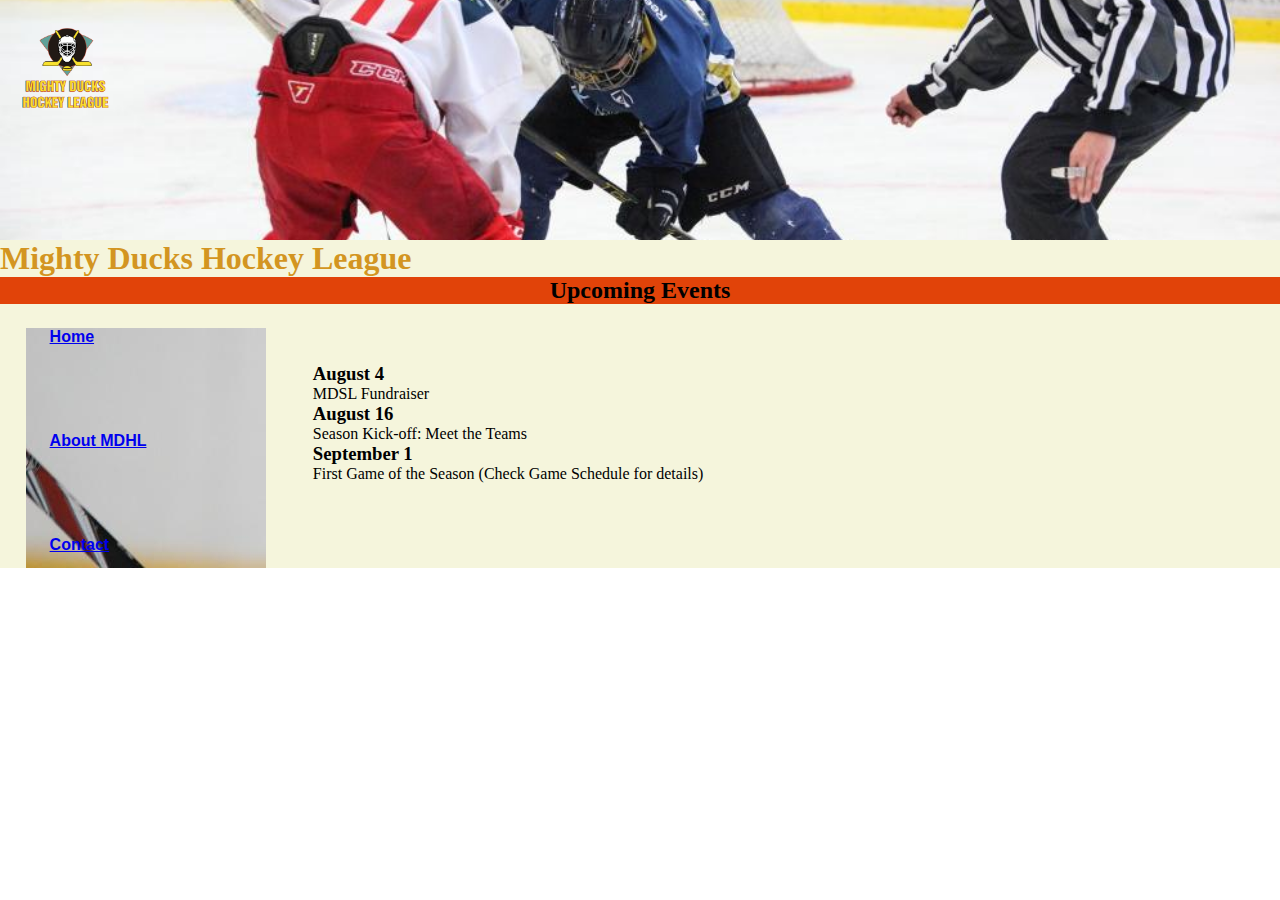
==== index.html @ 88bb0de9 "Modificacion de posiciones" ====
<!DOCTYPE html>
<html lang="en">
<head>
    <meta charset="UTF-8">
    <meta http-equiv="X-UA-Compatible" content="IE=edge">
    <meta name="viewport" content="width=device-width, initial-scale=1.0">
    <title>Mighty Ducks Hockey League </title>
    <link rel="icon" type="image/png" href="./assets/ImagenesT1/Logo_Mighty_ducks-01.png">
    <link rel="stylesheet" href="./assets/Css/style.css">
</head>

<body>
    <header>
        <img src="./assets/ImagenesT1/Logo_Mighty_ducks-01.png"  alt="Logo del MDHL" width="100">
    </header>

    <main>
        <h1>Mighty Ducks Hockey League </h1>
        <h2 class="Encabezado">Upcoming Events</h2>
    
        <nav id="nav1">
            <a href="#">Home</a>
            <a href="./About.html">About MDHL</a>
            <a href="./Contact.html">Contact</a> 
        </nav>
    
        <div>
            <h3> August 4</h3>
                <p class="txt">MDSL Fundraiser</p>
            <h3> August 16</h3>
                <p class="txt">Season Kick-off: Meet the Teams</p>
            <h3> September 1</h3>
                <p class="txt">First Game of the Season (Check Game Schedule for details)</p>
        </div>
    </main>

</body>
</html>
---- assets/Css/style.css ----
*{
    margin: 0;
    padding: 0;
    box-sizing: border-box;
    font-family: Verdana;
}

header{
    background-image: url(../ImagenesT2/design1_image1.jpg);
    background-repeat: no-repeat;
    background-size: 100%;
    background-position: center;
    padding: 1rem;
    height: 15rem;
}

h1{
    font-weight: bold;
    color: rgb(211, 149, 33);
}

.Encabezado {
    background-color: rgb(225, 67, 9);
    text-align: center;
}

#nav1{
    background-image: url(../ImagenesT1/hockey_1.jpg); 
    margin-left: 2%;
    margin-top: 1%;
    width: 15rem;
}
#nav2{
    background-image: url(../ImagenesT1/hockey_2.jpg);
    margin: 2%;
    margin-top: 1%;
    
}
#nav3{
    background-image: url(../ImagenesT1/hockey_3.jpg);
    margin: 2%;
    margin-top: 1%;
    width: 15rem;
}
nav a{
    font-weight: bold;
    font-family: Verdana, Geneva, Tahoma, sans-serif;
    height: 5rem;
    margin: 10%;
    display:block
}

nav{
    width: 15rem;
    height: 15rem;
    display:block;
}

div{
    margin: 1%;
    width: 80rem;
    display: block;
    position: absolute;
    top: 350px;
    left: 300px;
}

main {
    background-color: beige;
}
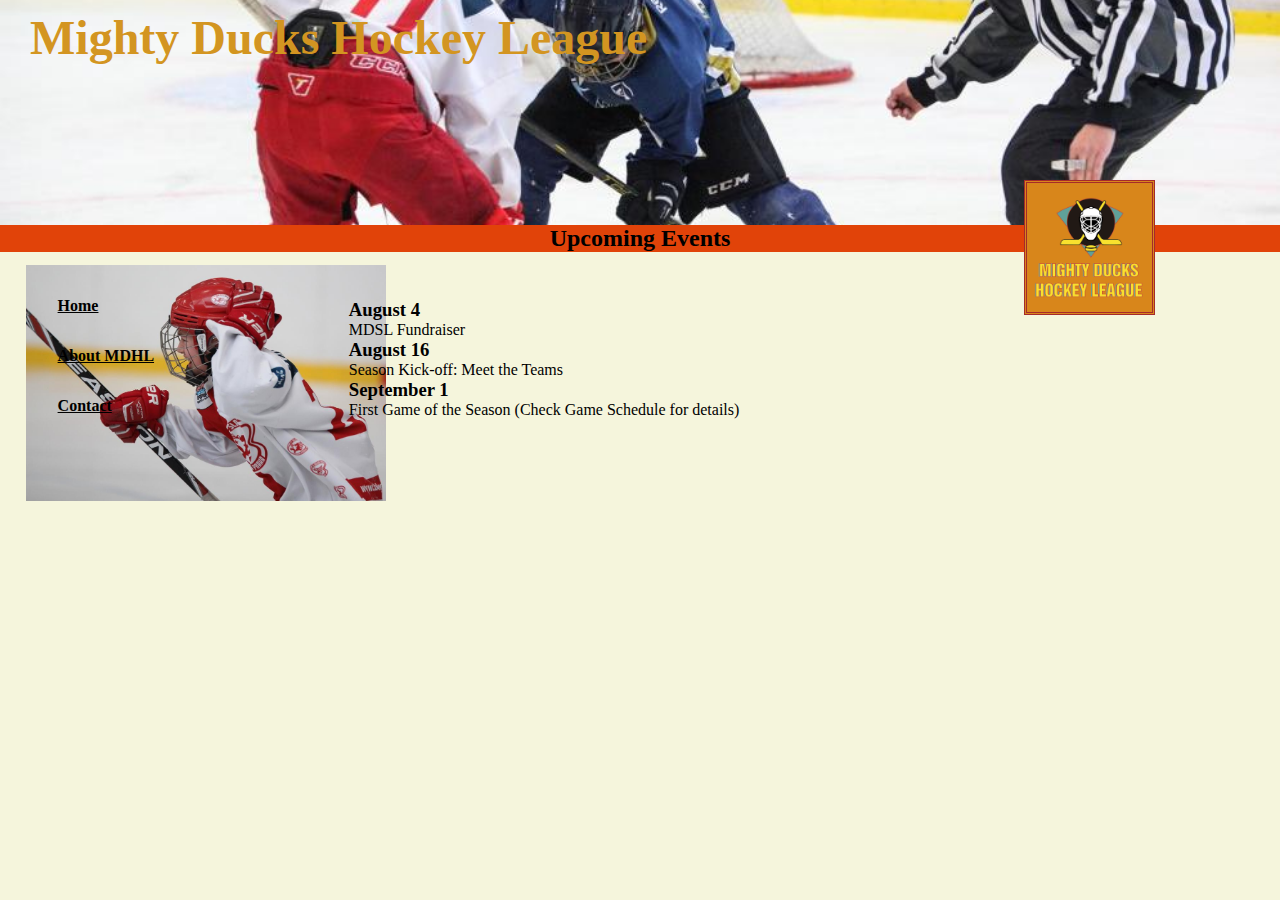
==== commit 15c10ac5: "Cambios en css de posiciones" ====
--- a/index.html
+++ b/index.html
@@ -11,7 +11,7 @@
 
 <body>
     <header>
-        <img src="./assets/ImagenesT1/Logo_Mighty_ducks-01.png"  alt="Logo del MDHL" width="100">
+        <img id="logo" src="./assets/ImagenesT1/Logo_Mighty_ducks-01.png"  alt="Logo del MDHL">
     </header>
 
     <main>
--- a/assets/Css/style.css
+++ b/assets/Css/style.css
@@ -10,61 +10,72 @@
     background-repeat: no-repeat;
     background-size: 100%;
     background-position: center;
-    padding: 1rem;
-    height: 15rem;
+    min-height: 25vh;
 }
-
+#logo{
+    background-color: rgb(216, 134, 27);
+    border-style: double;
+    border-color: brown;
+    position: absolute;
+    top: 20%;
+    left: 80%;
+    height: 15%;
+}
 h1{
     font-weight: bold;
+    font-size: 3rem;
     color: rgb(211, 149, 33);
+    position: absolute;
+    top: 10px;
+    left: 30px;
 }
-
 .Encabezado {
     background-color: rgb(225, 67, 9);
     text-align: center;
 }
-
 #nav1{
-    background-image: url(../ImagenesT1/hockey_1.jpg); 
+    background-image: url(../ImagenesT1/hockey_1.jpg);
+    background-size: 40vh;
+    background-repeat: no-repeat; 
     margin-left: 2%;
     margin-top: 1%;
-    width: 15rem;
 }
 #nav2{
     background-image: url(../ImagenesT1/hockey_2.jpg);
+    background-size: 40vh;
+    background-repeat: no-repeat; 
     margin: 2%;
     margin-top: 1%;
-    
 }
 #nav3{
     background-image: url(../ImagenesT1/hockey_3.jpg);
+    background-size: 40vh;
+    background-repeat: no-repeat; 
     margin: 2%;
     margin-top: 1%;
-    width: 15rem;
 }
 nav a{
-    font-weight: bold;
-    font-family: Verdana, Geneva, Tahoma, sans-serif;
-    height: 5rem;
-    margin: 10%;
-    display:block
+    font-weight: bolder;
+    color:black;
+    display: block;
+    padding: 1rem;
 }
-
 nav{
-    width: 15rem;
-    height: 15rem;
-    display:block;
+    position: absolute;
+    width: 30vw;
+    height: 50vh;
+    padding: 1rem;
 }
-
 div{
     margin: 1%;
-    width: 80rem;
     display: block;
     position: absolute;
-    top: 350px;
-    left: 300px;
+    padding: 1rem;
+    top: 30%;
+    left: 25%;
 }
-
 main {
     background-color: beige;
+    box-sizing: border-box;
+    height: 75vh;
 }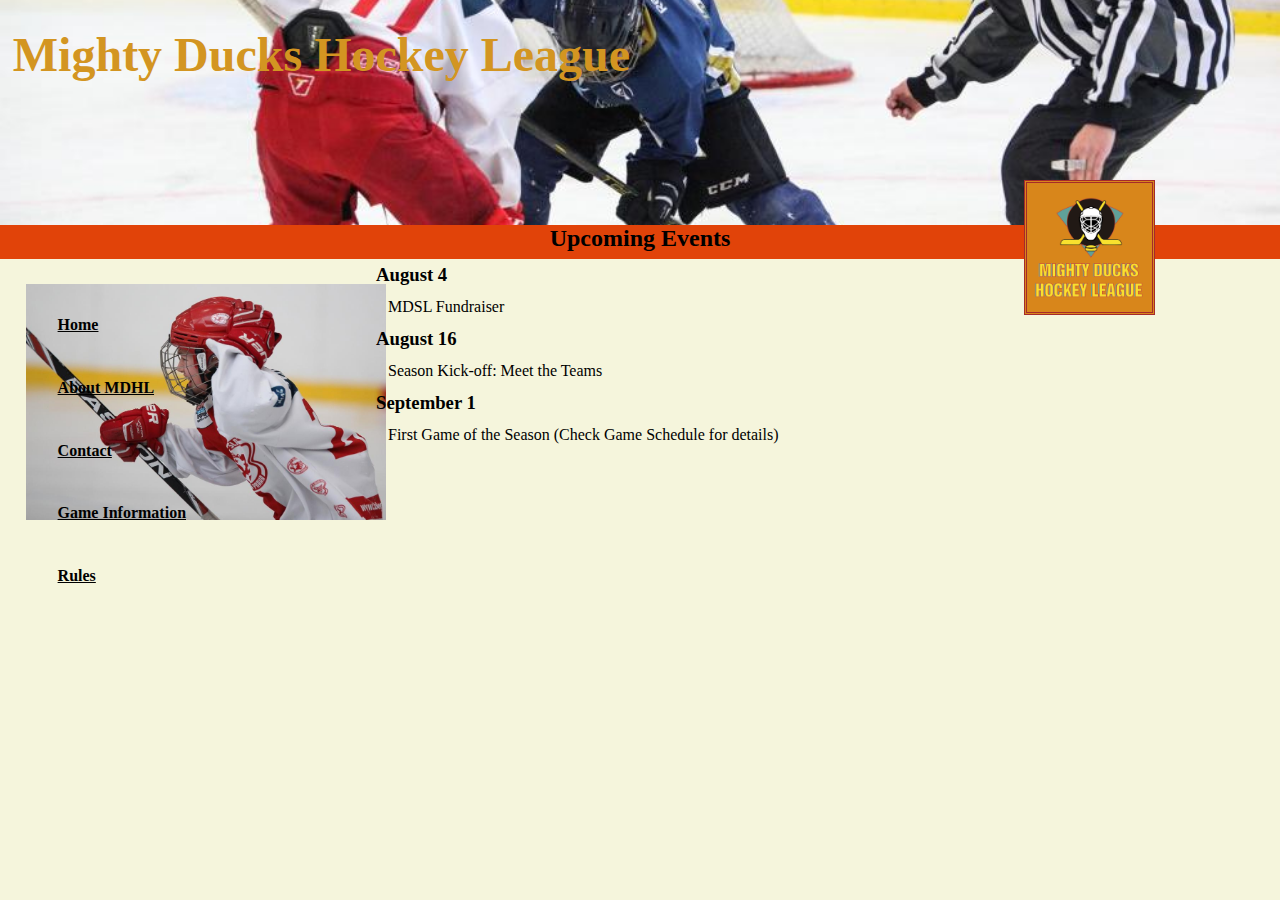
==== commit ff0ad373: "Incorporacion de paginas Rules y Game Info." ====
--- a/index.html
+++ b/index.html
@@ -22,6 +22,8 @@
             <a href="#">Home</a>
             <a href="./About.html">About MDHL</a>
             <a href="./Contact.html">Contact</a> 
+            <a href="./GameInformation.html">Game Information</a>
+            <a href="./Rules.html">Rules</a>
         </nav>
     
         <div>
--- a/assets/Css/style.css
+++ b/assets/Css/style.css
@@ -26,53 +26,65 @@
     font-size: 3rem;
     color: rgb(211, 149, 33);
     position: absolute;
-    top: 10px;
-    left: 30px;
+    top: 3%;
+    left: 1%;
+    min-height: 10%;
 }
 .Encabezado {
     background-color: rgb(225, 67, 9);
     text-align: center;
+
+    height: 5%;
 }
 #nav1{
     background-image: url(../ImagenesT1/hockey_1.jpg);
     background-size: 40vh;
     background-repeat: no-repeat; 
     margin-left: 2%;
-    margin-top: 1%;
+    margin-top: 2%;
 }
 #nav2{
     background-image: url(../ImagenesT1/hockey_2.jpg);
     background-size: 40vh;
     background-repeat: no-repeat; 
     margin: 2%;
-    margin-top: 1%;
+    margin-top: 2%;
 }
 #nav3{
     background-image: url(../ImagenesT1/hockey_3.jpg);
     background-size: 40vh;
     background-repeat: no-repeat; 
     margin: 2%;
-    margin-top: 1%;
+    margin-top: 2%;
 }
 nav a{
     font-weight: bolder;
     color:black;
     display: block;
     padding: 1rem;
+    height: 15%;
 }
 nav{
     position: absolute;
+    box-sizing: border-box;
     width: 30vw;
     height: 50vh;
     padding: 1rem;
 }
 div{
-    margin: 1%;
     display: block;
     position: absolute;
-    padding: 1rem;
-    top: 30%;
-    left: 25%;
+    padding: 0.5rem;
+    top: 16rem;
+    left: 23rem;
+}
+p{
+    padding: 0.75rem;
+}
+#mail{
+    position: absolute;
+    top: 20%;
+    left: 60%;
 }
 main {
     background-color: beige;
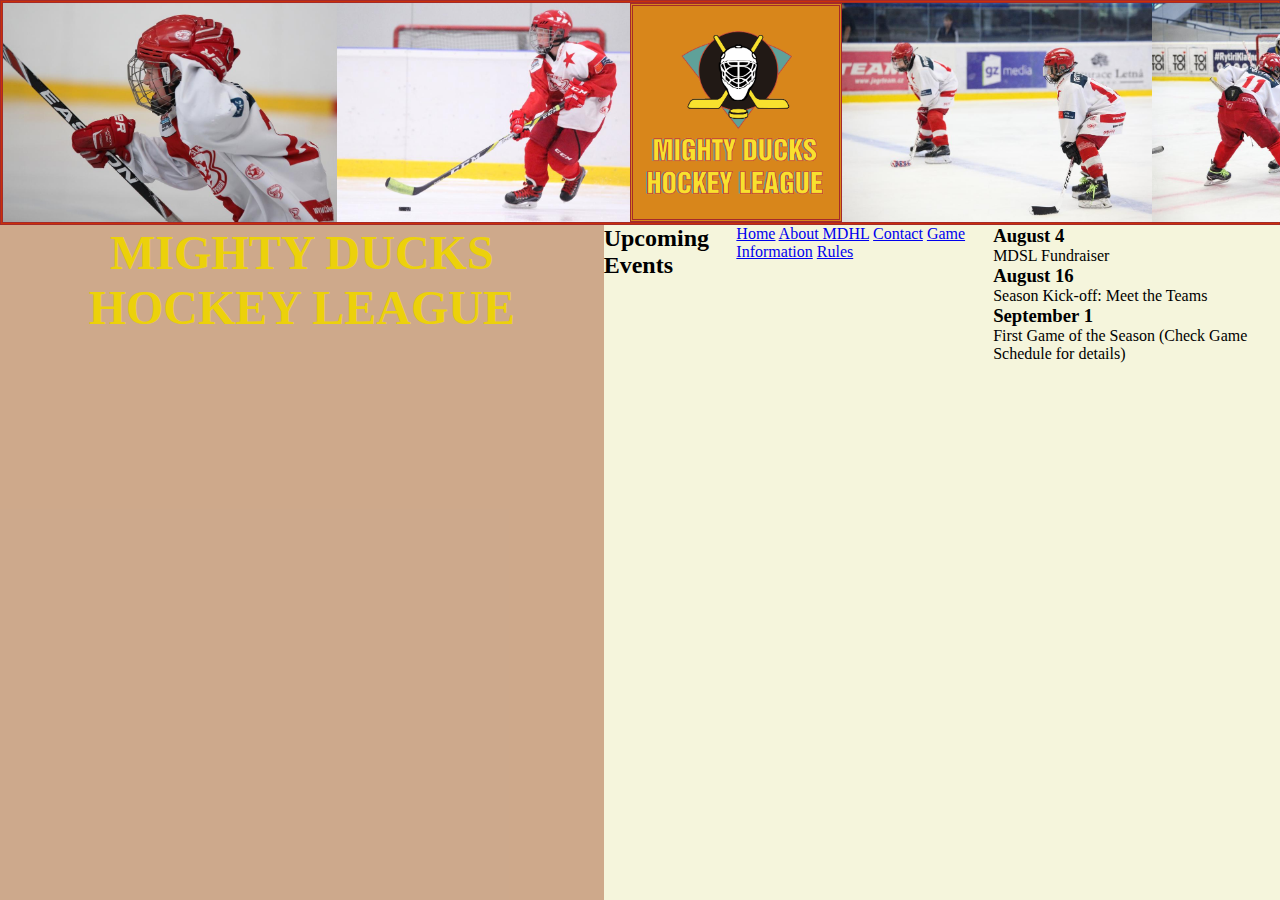
==== commit 8055ca02: "Se comienza a trabajar con Flexbox" ====
--- a/index.html
+++ b/index.html
@@ -11,12 +11,18 @@
 
 <body>
     <header>
-        <img id="logo" src="./assets/ImagenesT1/Logo_Mighty_ducks-01.png"  alt="Logo del MDHL">
+        <div class="Imagenes-Encabezado">
+            <img src="./assets/ImagenesT1/hockey_1.jpg" alt="Jugadores de Hockey">
+            <img src="./assets/ImagenesT1/hockey_2.jpg" alt="Jugadores de Hockey">
+            <img id="logo" src="./assets/ImagenesT1/Logo_Mighty_ducks-01.png"  alt="Logo del MDHL">
+            <img src="./assets/ImagenesT1/hockey_3.jpg" alt="Jugadores de Hockey">
+            <img src="./assets/ImagenesT2/design1_image1.jpg" alt="Jugadores de Hockey">
+        </div>
     </header>
 
-    <main>
-        <h1>Mighty Ducks Hockey League </h1>
-        <h2 class="Encabezado">Upcoming Events</h2>
+    <main class="container-flex">
+        <h1>MIGHTY DUCKS HOCKEY LEAGUE</h1>
+        <h2 class="Titulo2">Upcoming Events</h2>
     
         <nav id="nav1">
             <a href="#">Home</a>
--- a/assets/Css/style.css
+++ b/assets/Css/style.css
@@ -2,92 +2,43 @@
     margin: 0;
     padding: 0;
     box-sizing: border-box;
-    font-family: Verdana;
+    font-family: 'Trebuchet MS';
 }
 
-header{
-    background-image: url(../ImagenesT2/design1_image1.jpg);
-    background-repeat: no-repeat;
-    background-size: 100%;
-    background-position: center;
-    min-height: 25vh;
+.Imagenes-Encabezado{
+    height: 25vh;
+    display: flex;
+    flex-direction: row;
+    justify-content: space-around;
+    align-items: stretch;
+    background-color:rgb(202, 48, 9);
+    border: brown;
+    border-style: double ;
 }
+
 #logo{
     background-color: rgb(216, 134, 27);
     border-style: double;
     border-color: brown;
-    position: absolute;
-    top: 20%;
-    left: 80%;
-    height: 15%;
 }
+
+.container-flex{    
+    height: 75vh;
+    background-color: beige;
+    box-sizing: border-box;
+    display: flex;
+}
+
 h1{
+    display: flex;
+    background-color:rgba(143, 49, 14, 0.389);
     font-weight: bold;
     font-size: 3rem;
-    color: rgb(211, 149, 33);
-    position: absolute;
-    top: 3%;
-    left: 1%;
-    min-height: 10%;
+    color: rgb(236, 209, 11);
+    text-align: center;
 }
-.Encabezado {
-    background-color: rgb(225, 67, 9);
-    text-align: center;
 
-    height: 5%;
+.Titulo2{
+    
 }
-#nav1{
-    background-image: url(../ImagenesT1/hockey_1.jpg);
-    background-size: 40vh;
-    background-repeat: no-repeat; 
-    margin-left: 2%;
-    margin-top: 2%;
-}
-#nav2{
-    background-image: url(../ImagenesT1/hockey_2.jpg);
-    background-size: 40vh;
-    background-repeat: no-repeat; 
-    margin: 2%;
-    margin-top: 2%;
-}
-#nav3{
-    background-image: url(../ImagenesT1/hockey_3.jpg);
-    background-size: 40vh;
-    background-repeat: no-repeat; 
-    margin: 2%;
-    margin-top: 2%;
-}
-nav a{
-    font-weight: bolder;
-    color:black;
-    display: block;
-    padding: 1rem;
-    height: 15%;
-}
-nav{
-    position: absolute;
-    box-sizing: border-box;
-    width: 30vw;
-    height: 50vh;
-    padding: 1rem;
-}
-div{
-    display: block;
-    position: absolute;
-    padding: 0.5rem;
-    top: 16rem;
-    left: 23rem;
-}
-p{
-    padding: 0.75rem;
-}
-#mail{
-    position: absolute;
-    top: 20%;
-    left: 60%;
-}
-main {
-    background-color: beige;
-    box-sizing: border-box;
-    height: 75vh;
-}+
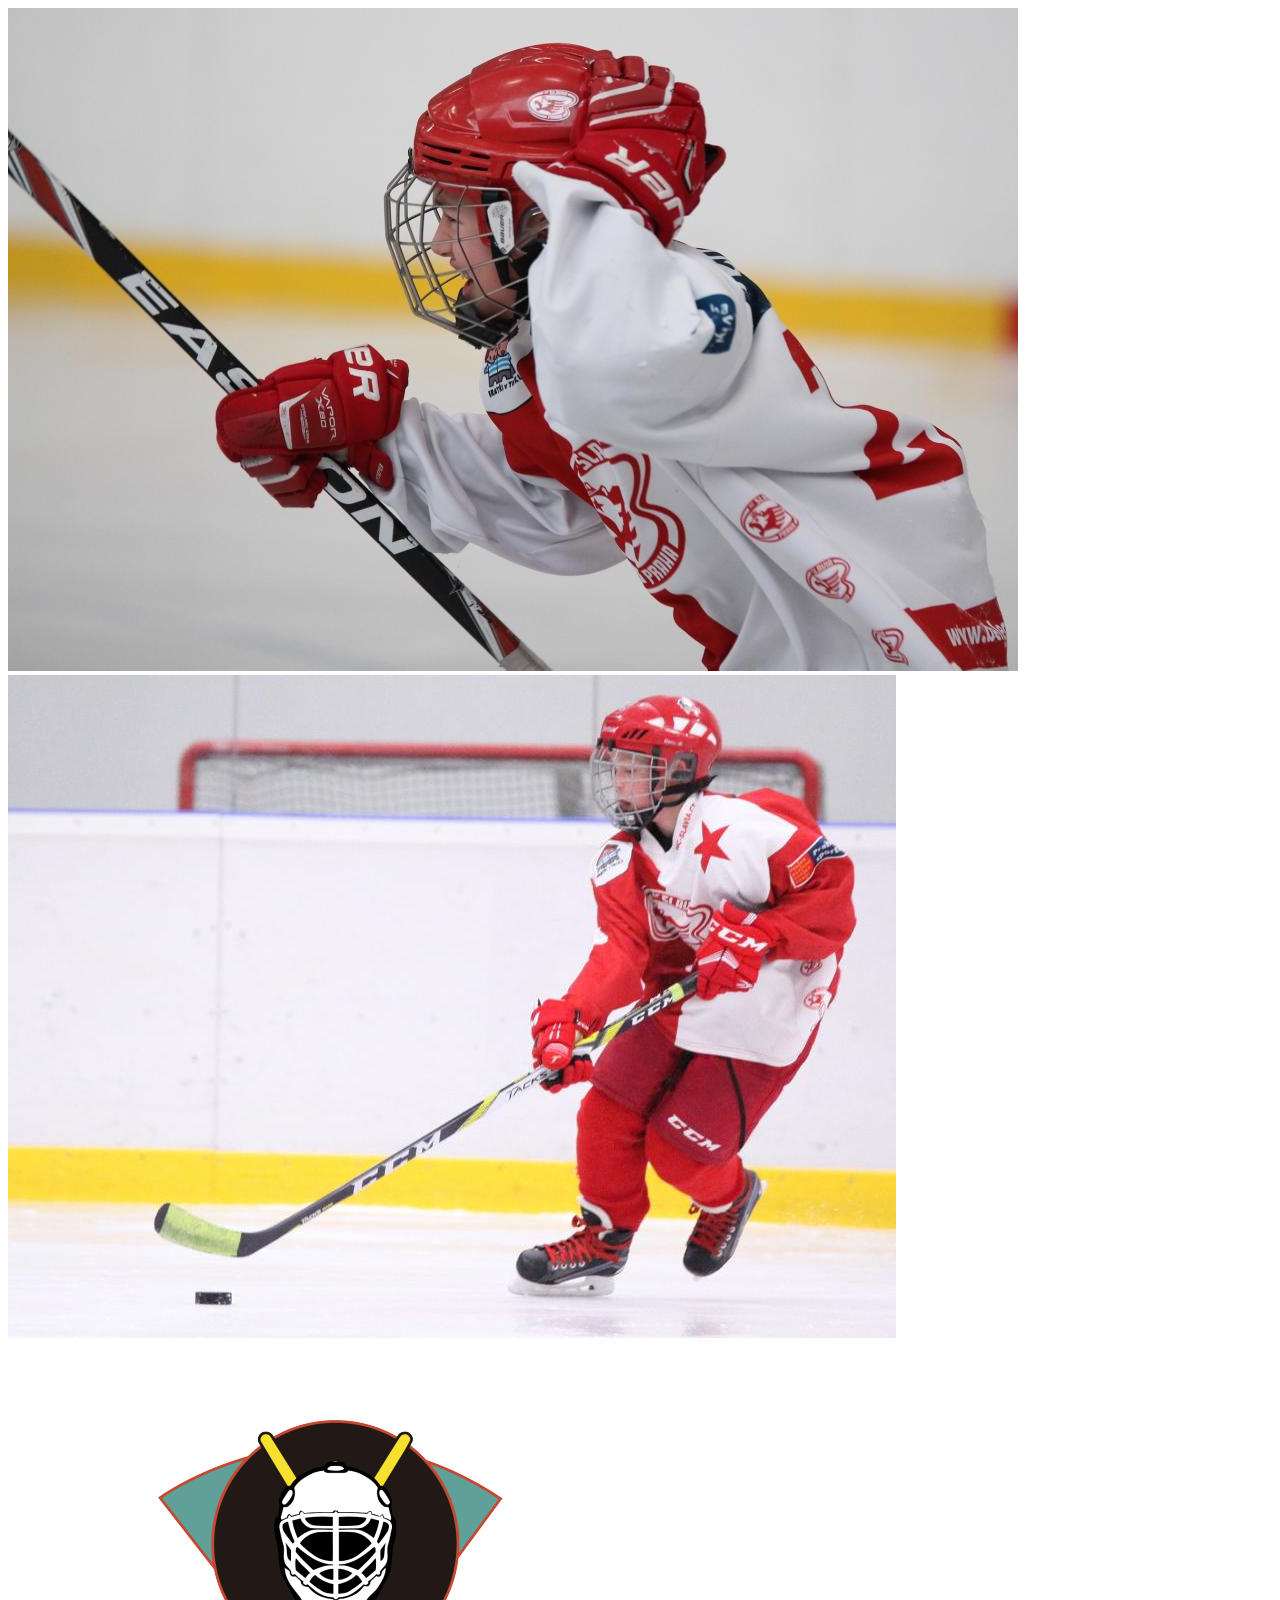
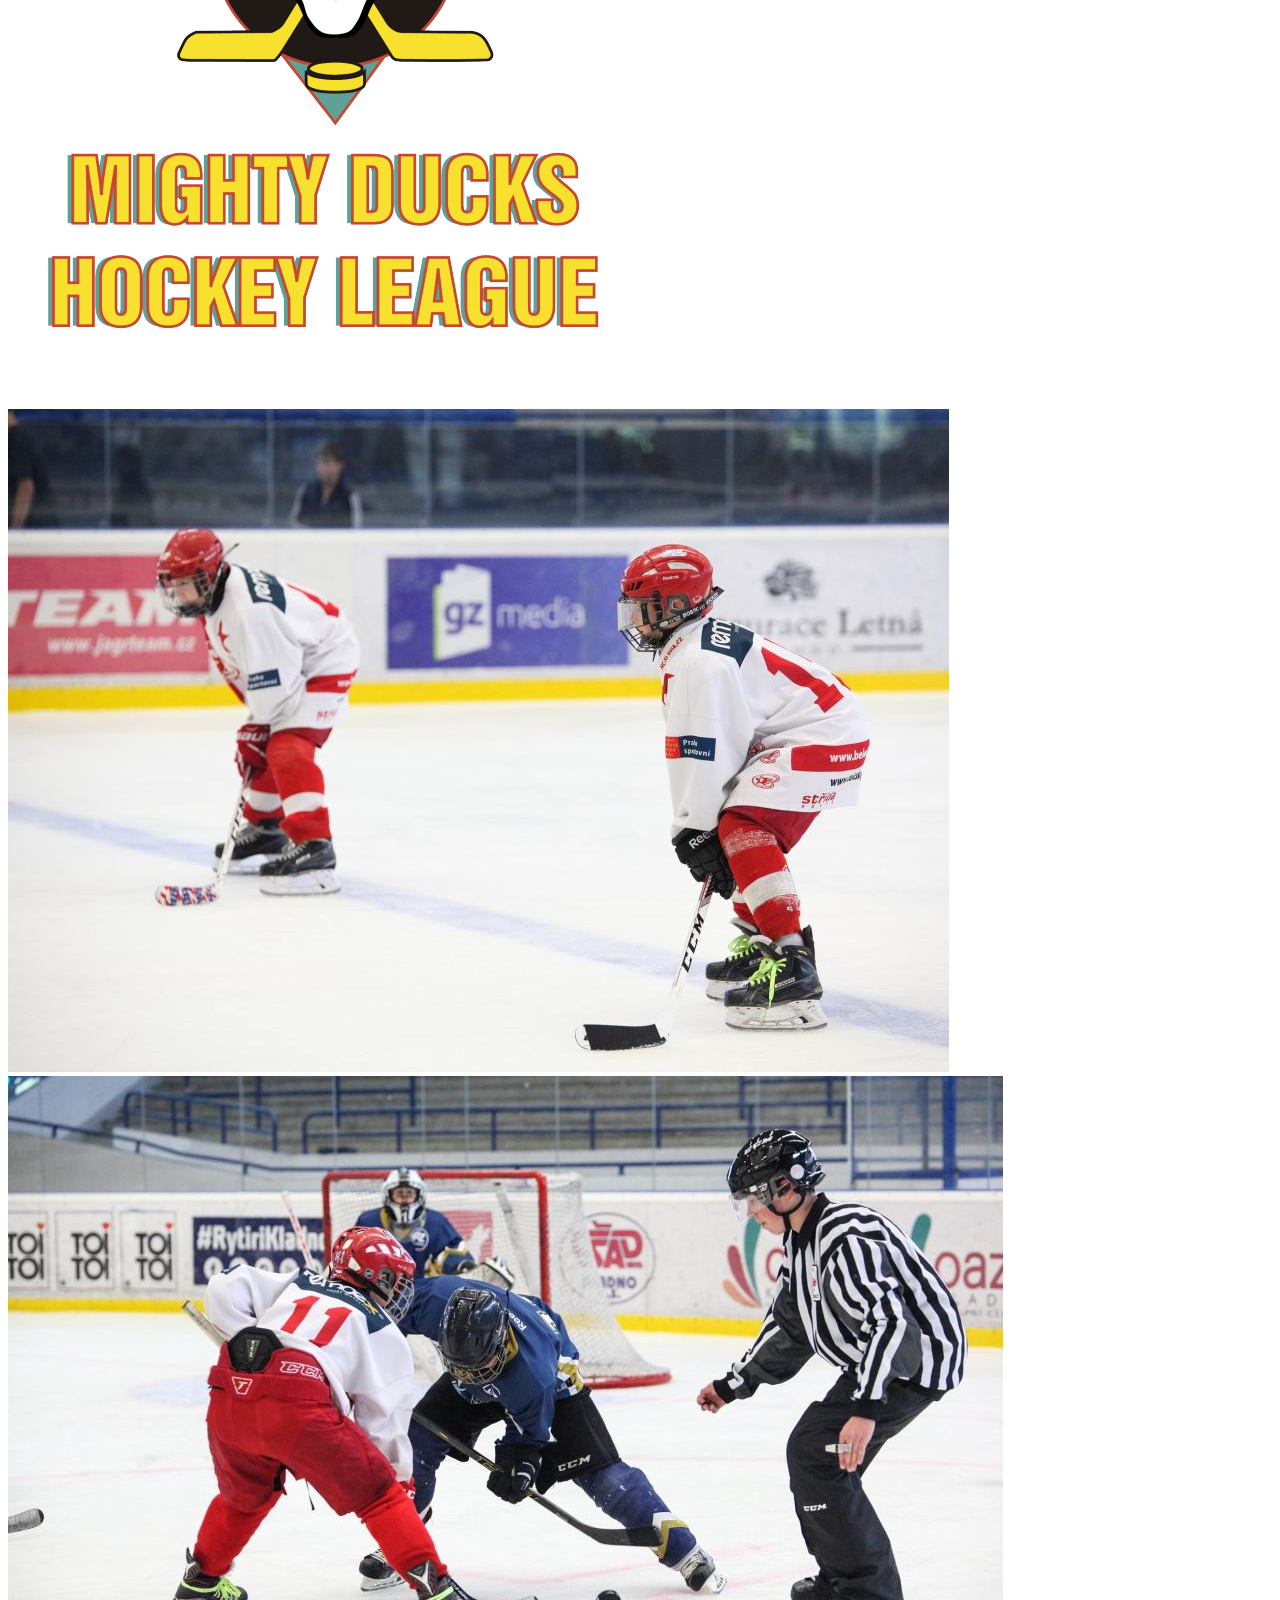
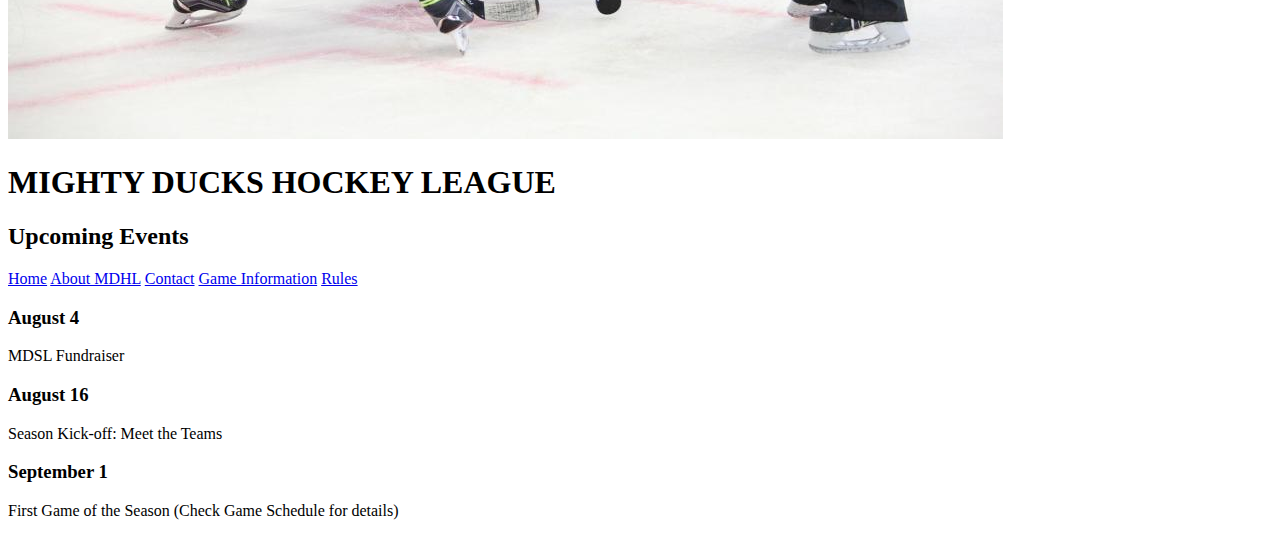
==== commit ad227acf: "Se realizan correcciones sobre la estructura" ====
--- a/index.html
+++ b/index.html
@@ -5,40 +5,48 @@
     <meta http-equiv="X-UA-Compatible" content="IE=edge">
     <meta name="viewport" content="width=device-width, initial-scale=1.0">
     <title>Mighty Ducks Hockey League </title>
-    <link rel="icon" type="image/png" href="./assets/ImagenesT1/Logo_Mighty_ducks-01.png">
-    <link rel="stylesheet" href="./assets/Css/style.css">
+    <link rel="icon" type="image/png" href="./assets/imag/logo_icono.ico">
+    <link rel="stylesheet" href="./assets/css/style.css">
 </head>
 
 <body>
     <header>
         <div class="Imagenes-Encabezado">
-            <img src="./assets/ImagenesT1/hockey_1.jpg" alt="Jugadores de Hockey">
-            <img src="./assets/ImagenesT1/hockey_2.jpg" alt="Jugadores de Hockey">
-            <img id="logo" src="./assets/ImagenesT1/Logo_Mighty_ducks-01.png"  alt="Logo del MDHL">
-            <img src="./assets/ImagenesT1/hockey_3.jpg" alt="Jugadores de Hockey">
-            <img src="./assets/ImagenesT2/design1_image1.jpg" alt="Jugadores de Hockey">
+            <img src="./assets/imag/hockey_1.jpg" alt="Jugadores de Hockey">
+            <img src="./assets/imag/hockey_2.jpg" alt="Jugadores de Hockey">
+            <img id="logo" src="./assets/imag/logo.png"  alt="Logo del MDHL">
+            <img src="./assets/imag/hockey_3.jpg" alt="Jugadores de Hockey">
+            <img src="./assets/imag/design1_image1.jpg" alt="Jugadores de Hockey">
         </div>
     </header>
 
     <main class="container-flex">
         <h1>MIGHTY DUCKS HOCKEY LEAGUE</h1>
-        <h2 class="Titulo2">Upcoming Events</h2>
+        <h2 class="titulo2">Upcoming Events</h2>
     
-        <nav id="nav1">
+        <nav>
             <a href="#">Home</a>
-            <a href="./About.html">About MDHL</a>
-            <a href="./Contact.html">Contact</a> 
-            <a href="./GameInformation.html">Game Information</a>
-            <a href="./Rules.html">Rules</a>
+            <a href="./about_MDHL.html">About MDHL</a>
+            <a href="./contact.html">Contact</a> 
+            <a href="./game_info.html">Game Information</a>
+            <a href="./rules.html">Rules</a>
         </nav>
     
         <div>
-            <h3> August 4</h3>
+            <article class="fechas">
+                <h3> August 4</h3>
                 <p class="txt">MDSL Fundraiser</p>
-            <h3> August 16</h3>
+            </article>
+
+            <article class="fechas">
+                <h3> August 16</h3>
                 <p class="txt">Season Kick-off: Meet the Teams</p>
-            <h3> September 1</h3>
+            </article>
+
+            <article class="fechas">
+                <h3> September 1</h3>
                 <p class="txt">First Game of the Season (Check Game Schedule for details)</p>
+            </article>
         </div>
     </main>
 
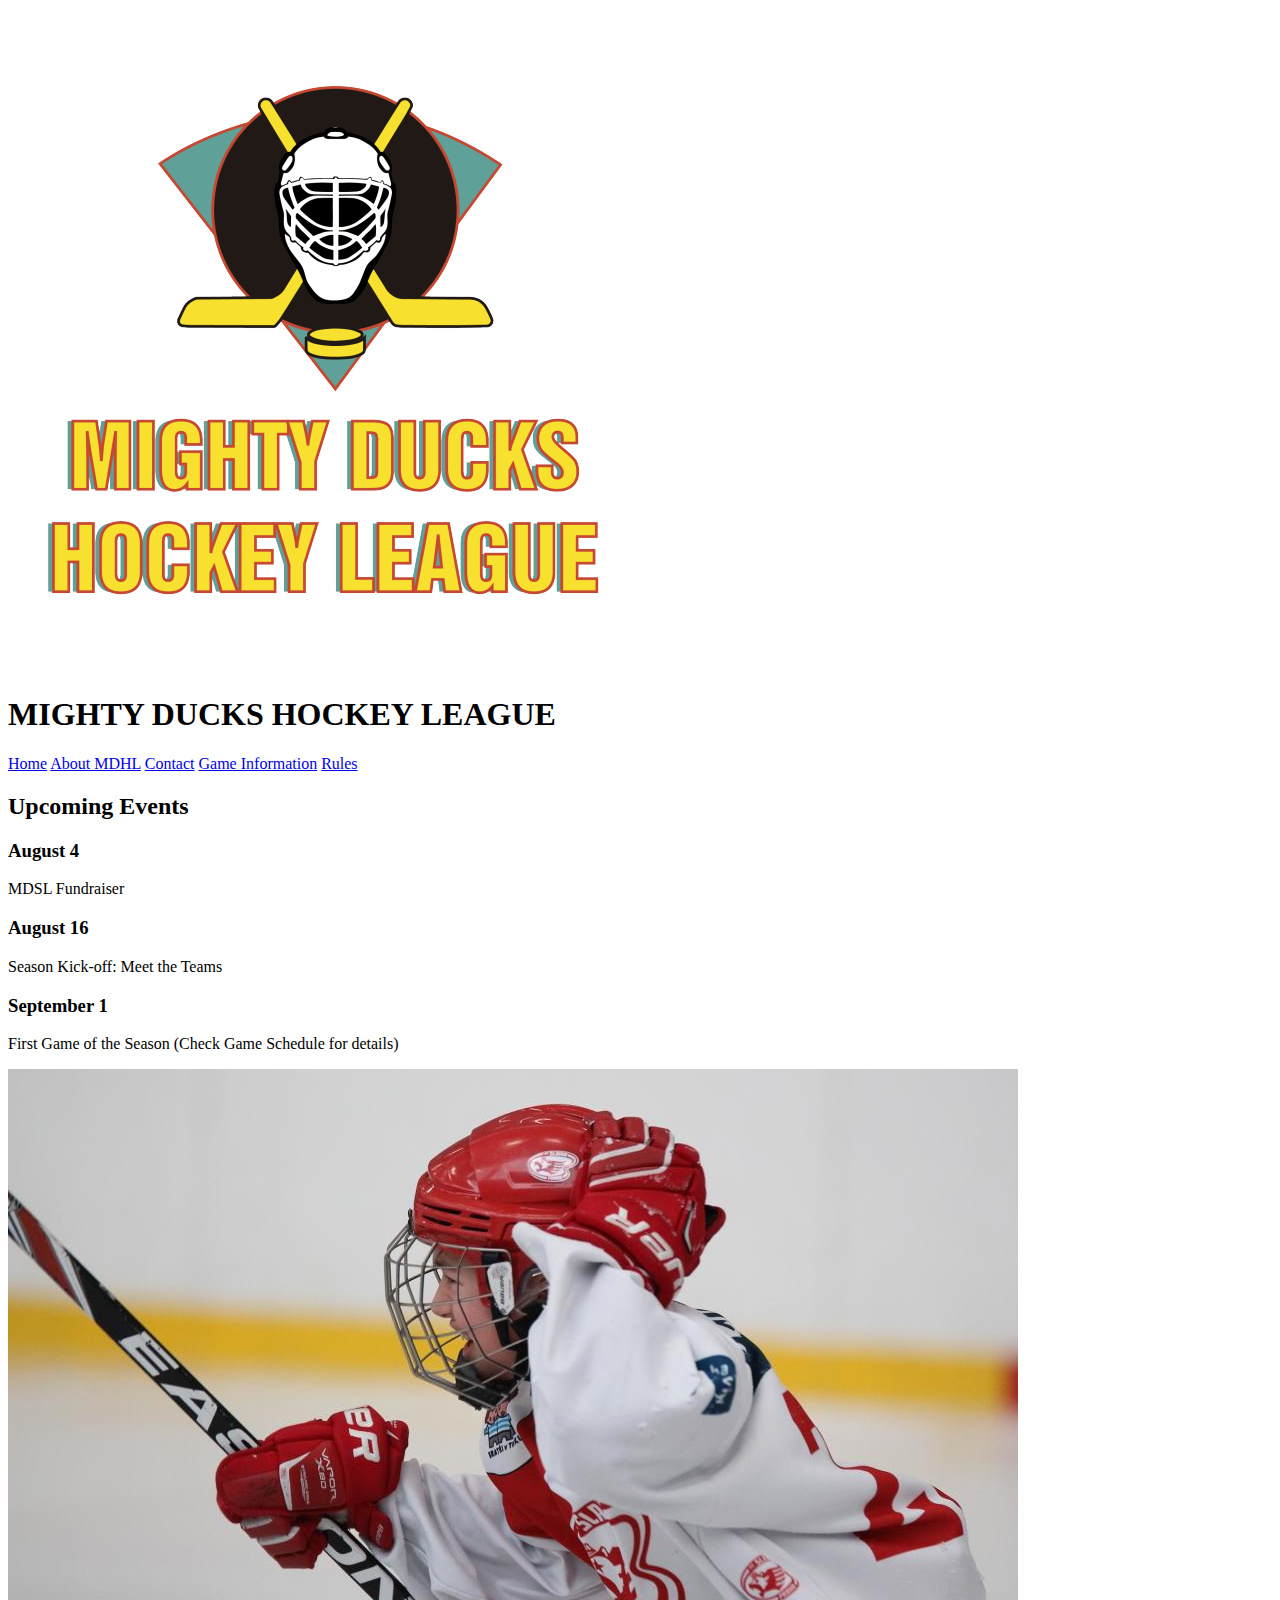
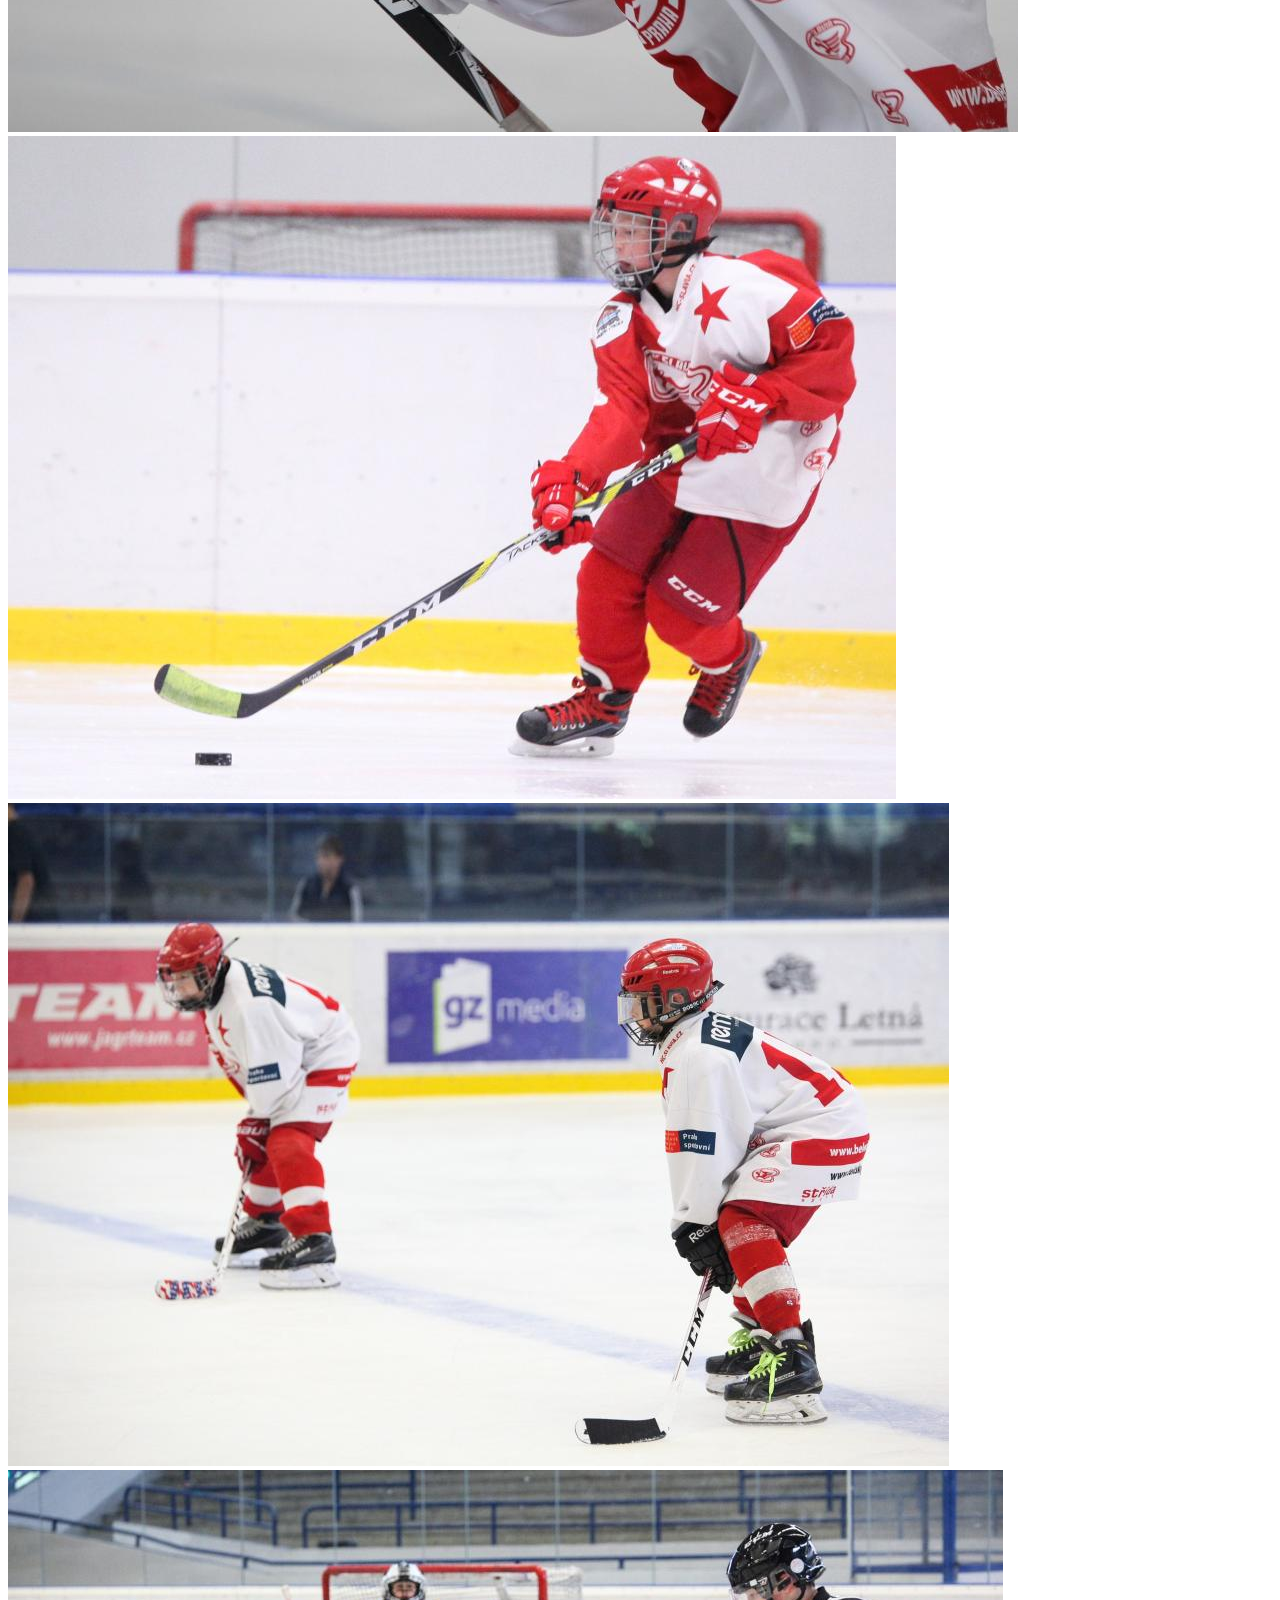
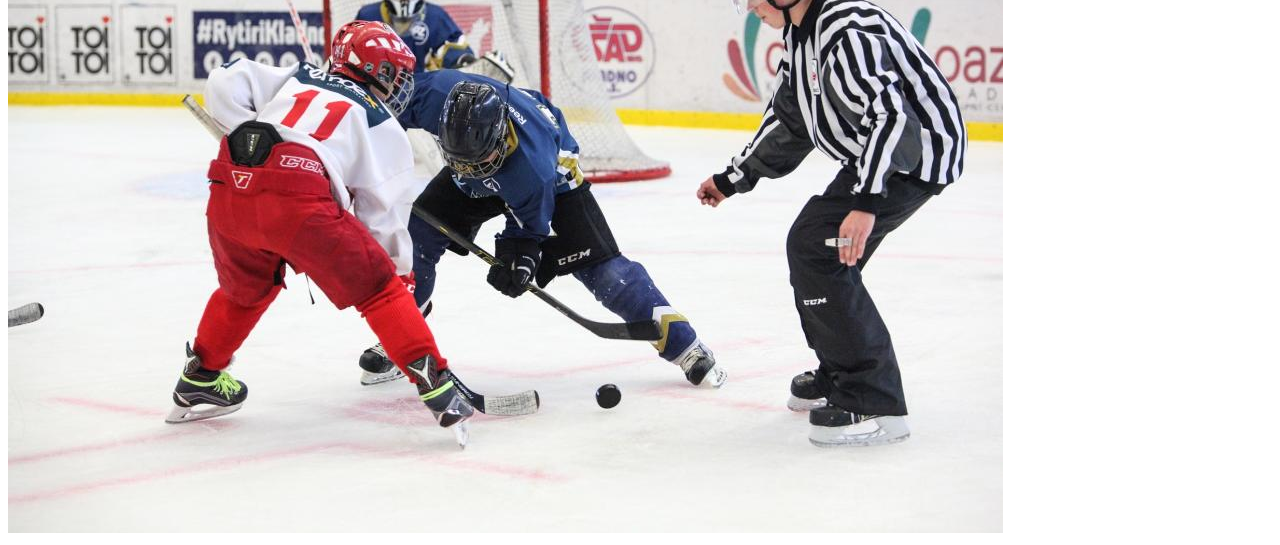
==== commit b61b2efa: "Se da configuracion de pagina con flexbos" ====
--- a/index.html
+++ b/index.html
@@ -11,19 +11,12 @@
 
 <body>
     <header>
-        <div class="Imagenes-Encabezado">
-            <img src="./assets/imag/hockey_1.jpg" alt="Jugadores de Hockey">
-            <img src="./assets/imag/hockey_2.jpg" alt="Jugadores de Hockey">
+        <div>
             <img id="logo" src="./assets/imag/logo.png"  alt="Logo del MDHL">
-            <img src="./assets/imag/hockey_3.jpg" alt="Jugadores de Hockey">
-            <img src="./assets/imag/design1_image1.jpg" alt="Jugadores de Hockey">
         </div>
-    </header>
 
-    <main class="container-flex">
         <h1>MIGHTY DUCKS HOCKEY LEAGUE</h1>
-        <h2 class="titulo2">Upcoming Events</h2>
-    
+
         <nav>
             <a href="#">Home</a>
             <a href="./about_MDHL.html">About MDHL</a>
@@ -31,23 +24,37 @@
             <a href="./game_info.html">Game Information</a>
             <a href="./rules.html">Rules</a>
         </nav>
-    
-        <div>
+
+    </header>
+
+    <main>
+
+        <h2>Upcoming Events</h2>
+
+        <div  class="container-flex">
             <article class="fechas">
                 <h3> August 4</h3>
-                <p class="txt">MDSL Fundraiser</p>
+                <p>MDSL Fundraiser</p>
             </article>
 
             <article class="fechas">
                 <h3> August 16</h3>
-                <p class="txt">Season Kick-off: Meet the Teams</p>
+                <p>Season Kick-off: Meet the Teams</p>
             </article>
 
             <article class="fechas">
                 <h3> September 1</h3>
-                <p class="txt">First Game of the Season (Check Game Schedule for details)</p>
+                <p>First Game of the Season (Check Game Schedule for details)</p>
             </article>
         </div>
+
+        <div class="imagenes-hockey">
+            <img src="./assets/imag/hockey_1.jpg" alt="Jugadores de Hockey">
+            <img src="./assets/imag/hockey_2.jpg" alt="Jugadores de Hockey">
+            <img src="./assets/imag/hockey_3.jpg" alt="Jugadores de Hockey">
+            <img src="./assets/imag/design1_image1.jpg" alt="Jugadores de Hockey">
+        </div>
+        
     </main>
 
 </body>
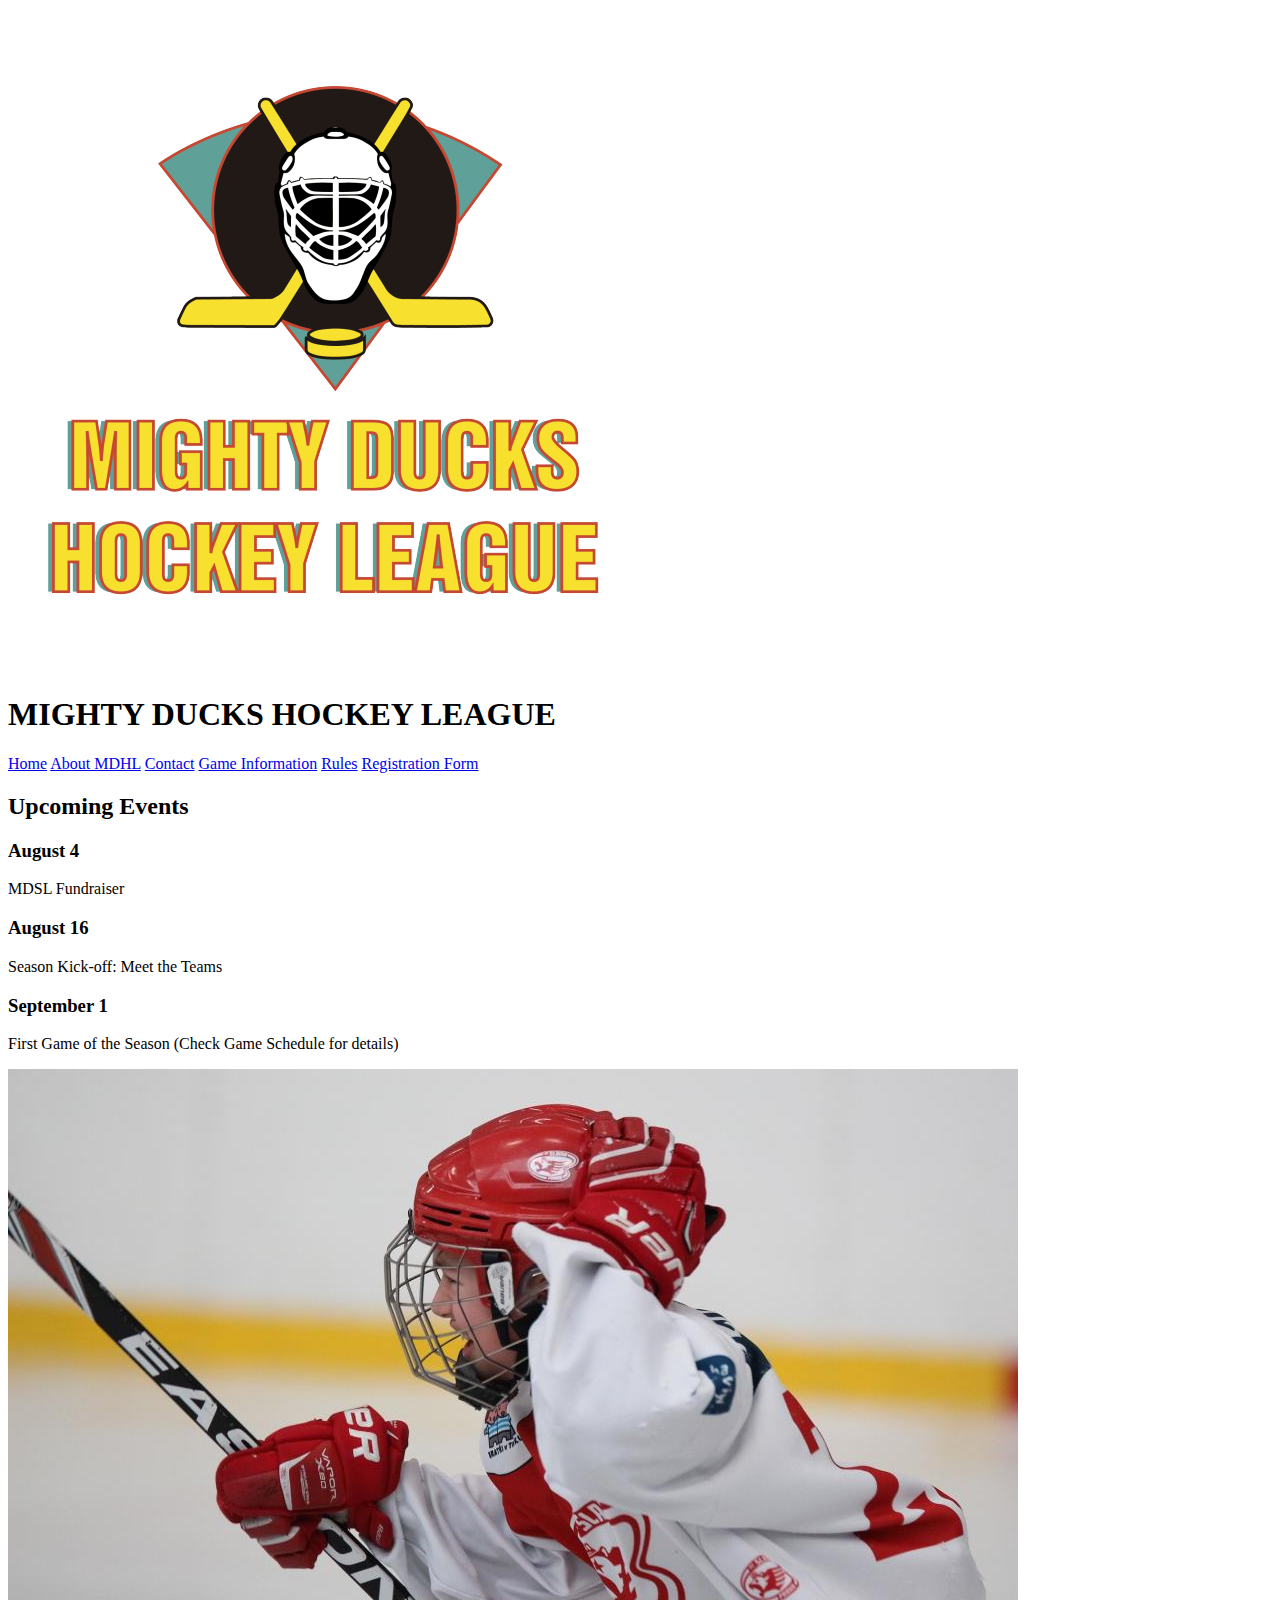
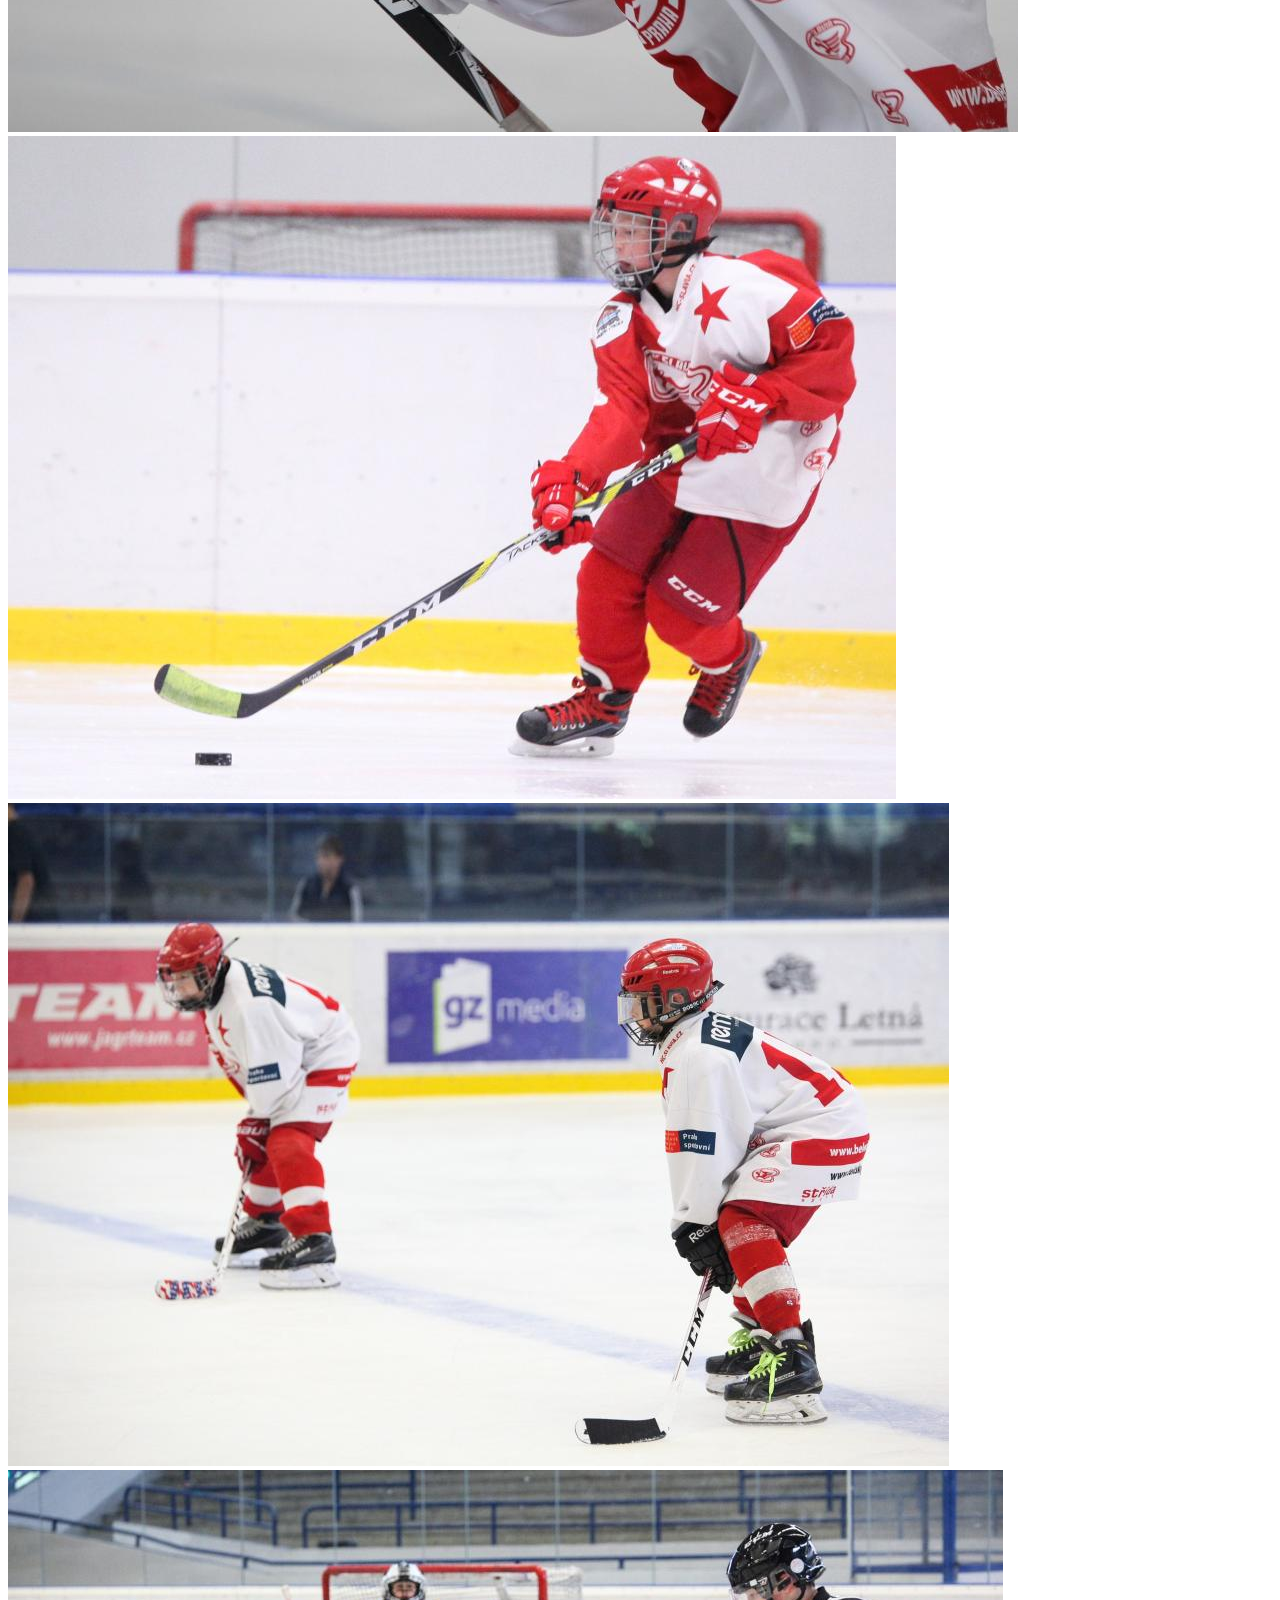
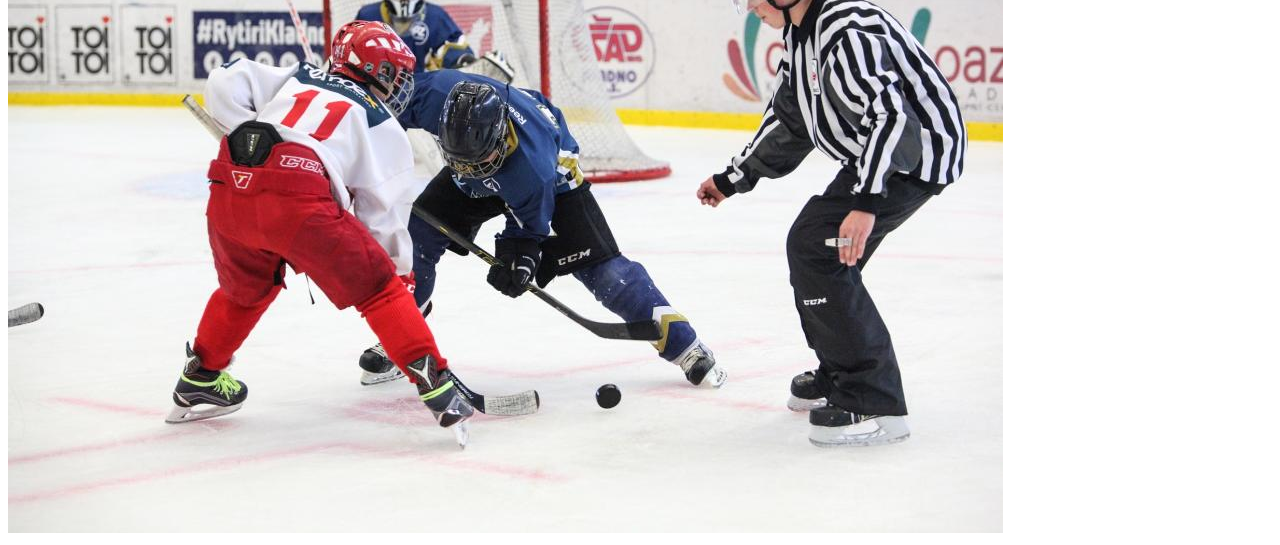
==== commit 3d1cd890: "Inicio de trabajo sobre Resigration y show_data" ====
--- a/index.html
+++ b/index.html
@@ -23,6 +23,7 @@
             <a href="./contact.html">Contact</a> 
             <a href="./game_info.html">Game Information</a>
             <a href="./rules.html">Rules</a>
+            <a href="./registration.html">Registration Form</a>
         </nav>
 
     </header>
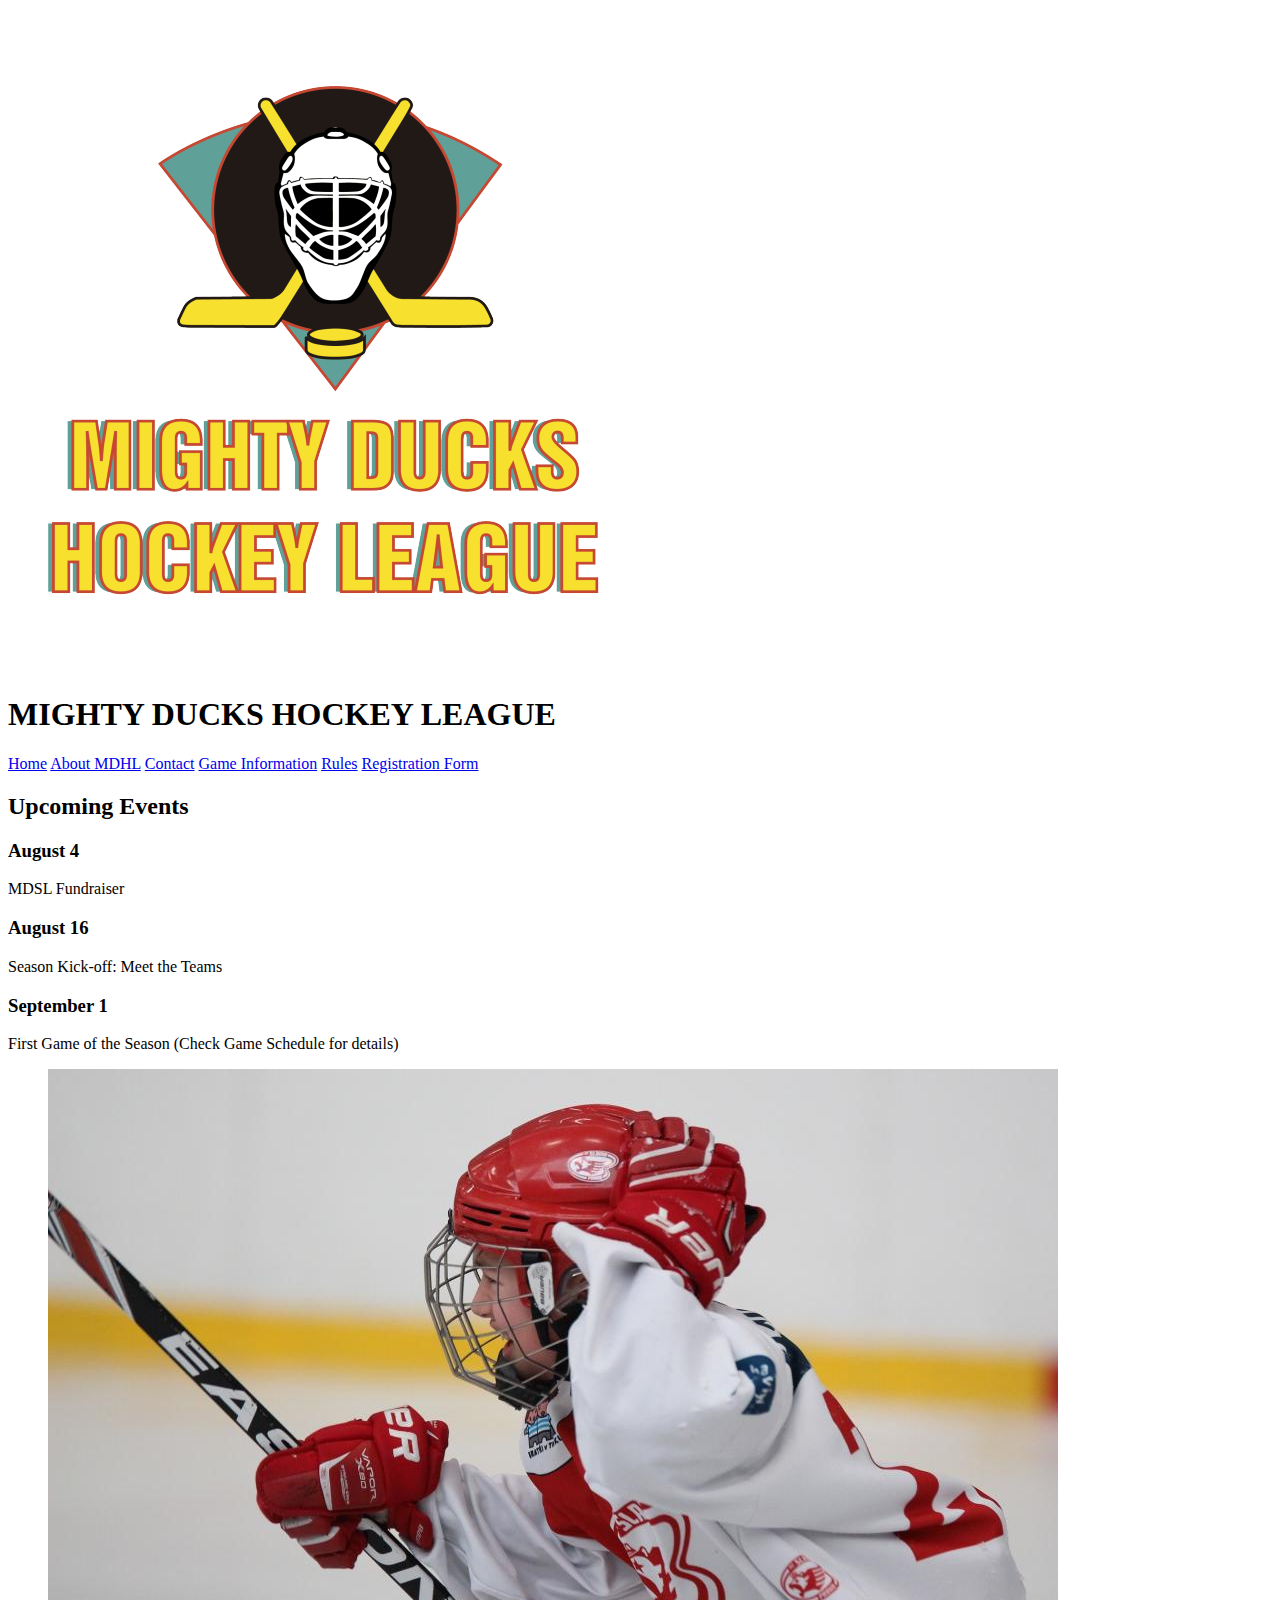
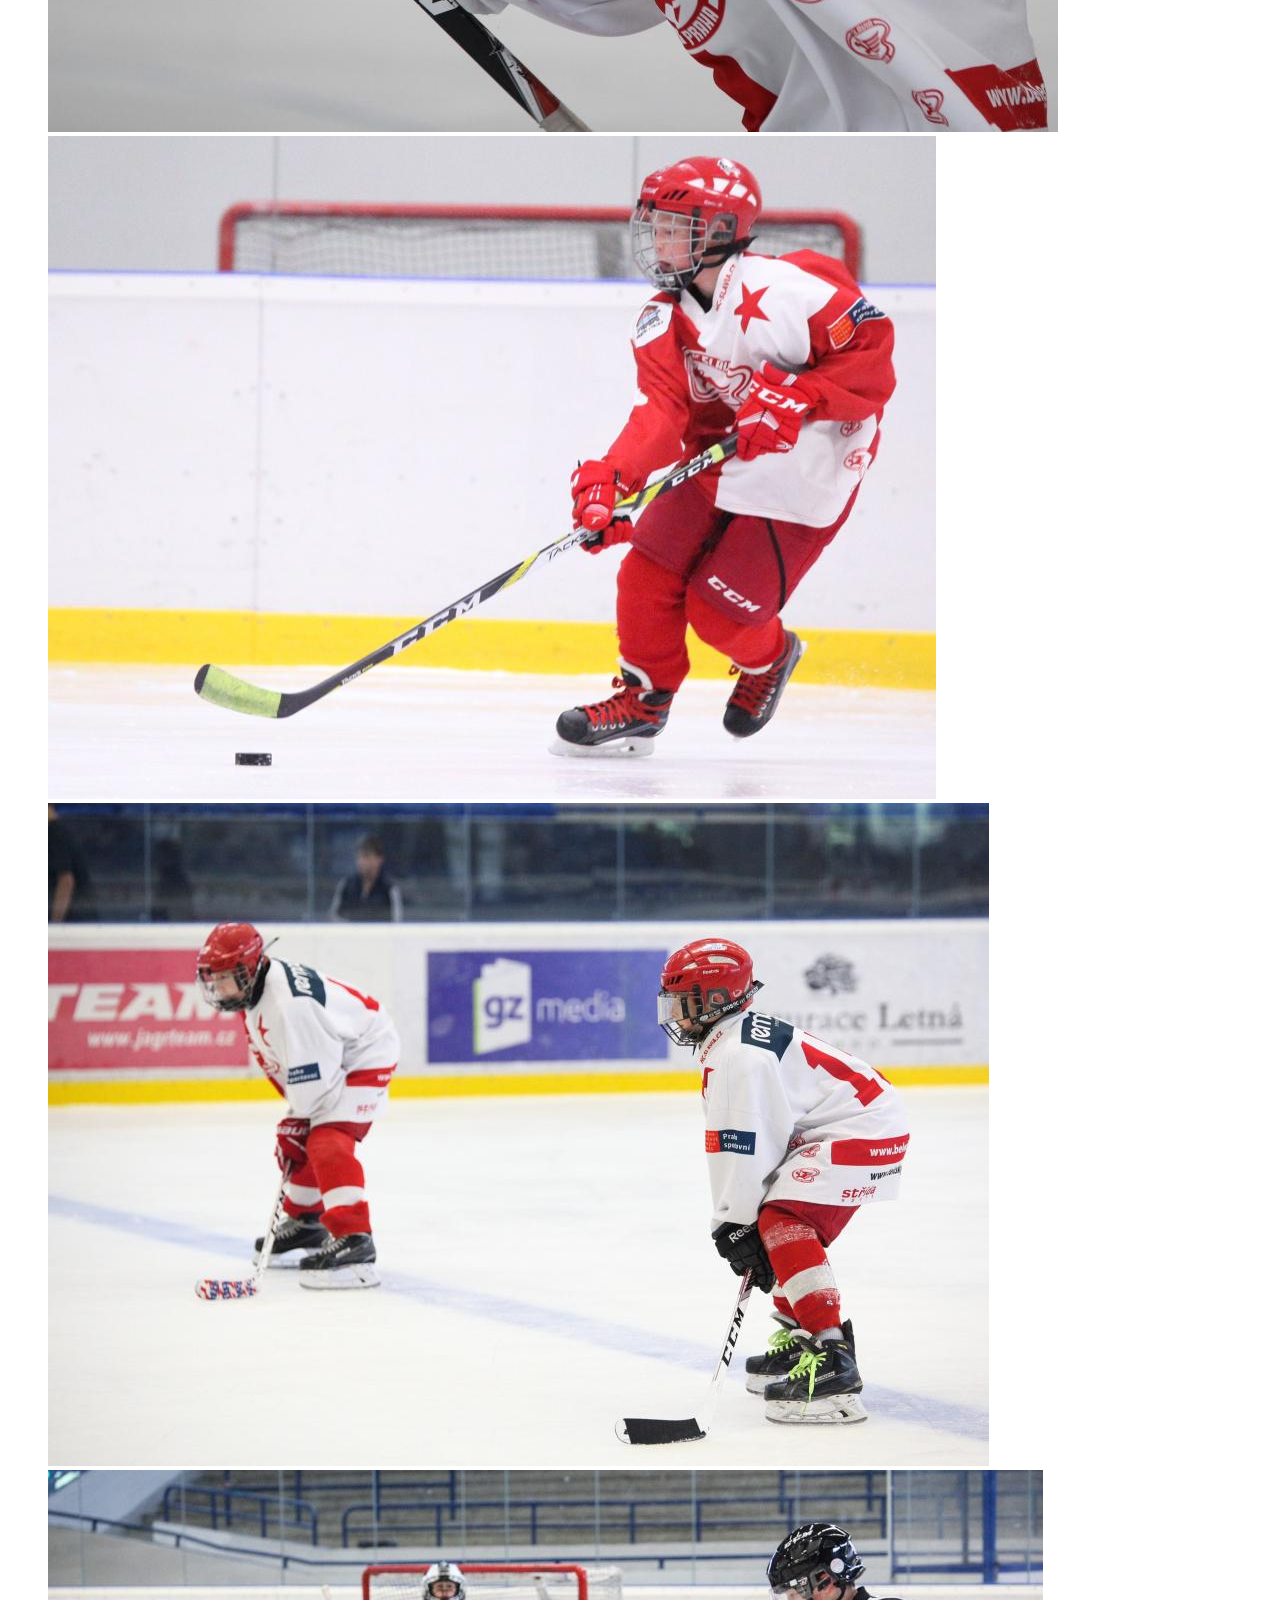
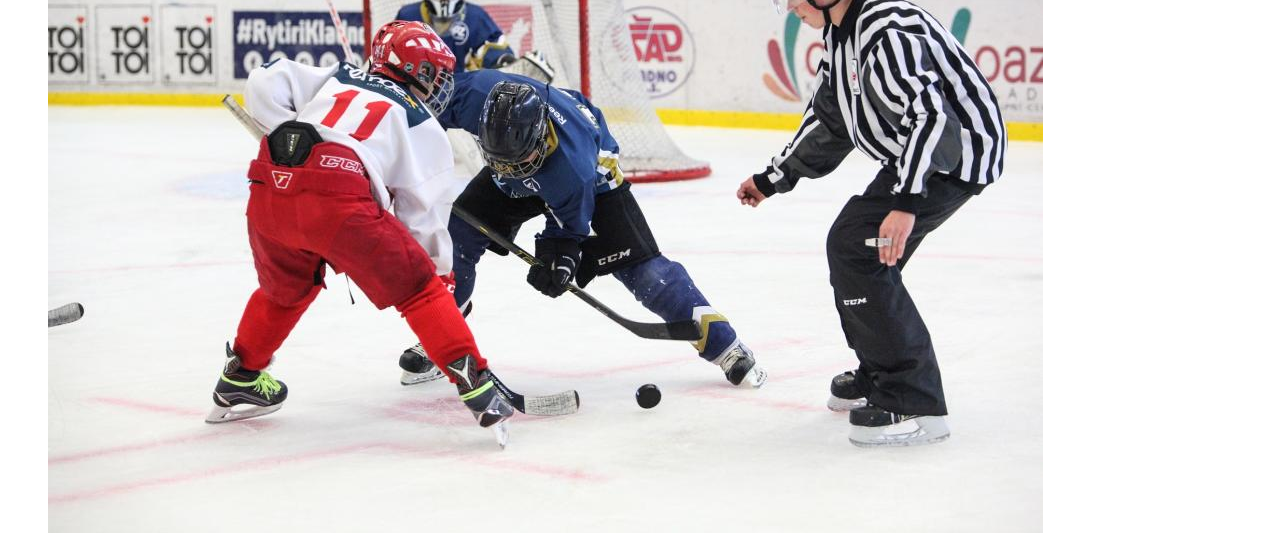
==== commit 26c79825: "Se realizaron cambios  en las paginas segun las correcciones de task 3" ====
--- a/index.html
+++ b/index.html
@@ -11,10 +11,9 @@
 
 <body>
     <header>
-        <div>
-            <img id="logo" src="./assets/imag/logo.png"  alt="Logo del MDHL">
-        </div>
-
+        
+        <img id="logo" src="./assets/imag/logo.png"  alt="Logo del MDHL">
+        
         <h1>MIGHTY DUCKS HOCKEY LEAGUE</h1>
 
         <nav>
@@ -30,31 +29,32 @@
 
     <main>
 
-        <h2>Upcoming Events</h2>
+        <section  class="container-flex">
+            <h2>Upcoming Events</h2>
 
-        <div  class="container-flex">
-            <article class="fechas">
-                <h3> August 4</h3>
-                <p>MDSL Fundraiser</p>
-            </article>
+                <article class="fechas">
+                    <h3> August 4</h3>
+                    <p>MDSL Fundraiser</p>
+                </article>
 
-            <article class="fechas">
-                <h3> August 16</h3>
-                <p>Season Kick-off: Meet the Teams</p>
-            </article>
+                <article class="fechas">
+                    <h3> August 16</h3>
+                    <p>Season Kick-off: Meet the Teams</p>
+                </article>
 
-            <article class="fechas">
-                <h3> September 1</h3>
-                <p>First Game of the Season (Check Game Schedule for details)</p>
-            </article>
-        </div>
+                <article class="fechas">
+                    <h3> September 1</h3>
+                    <p>First Game of the Season (Check Game Schedule for details)</p>
+                </article>
+                
+        </section>
 
-        <div class="imagenes-hockey">
+        <figure class="imagenes-hockey">
             <img src="./assets/imag/hockey_1.jpg" alt="Jugadores de Hockey">
             <img src="./assets/imag/hockey_2.jpg" alt="Jugadores de Hockey">
             <img src="./assets/imag/hockey_3.jpg" alt="Jugadores de Hockey">
             <img src="./assets/imag/design1_image1.jpg" alt="Jugadores de Hockey">
-        </div>
+        </figure>
         
     </main>
 
